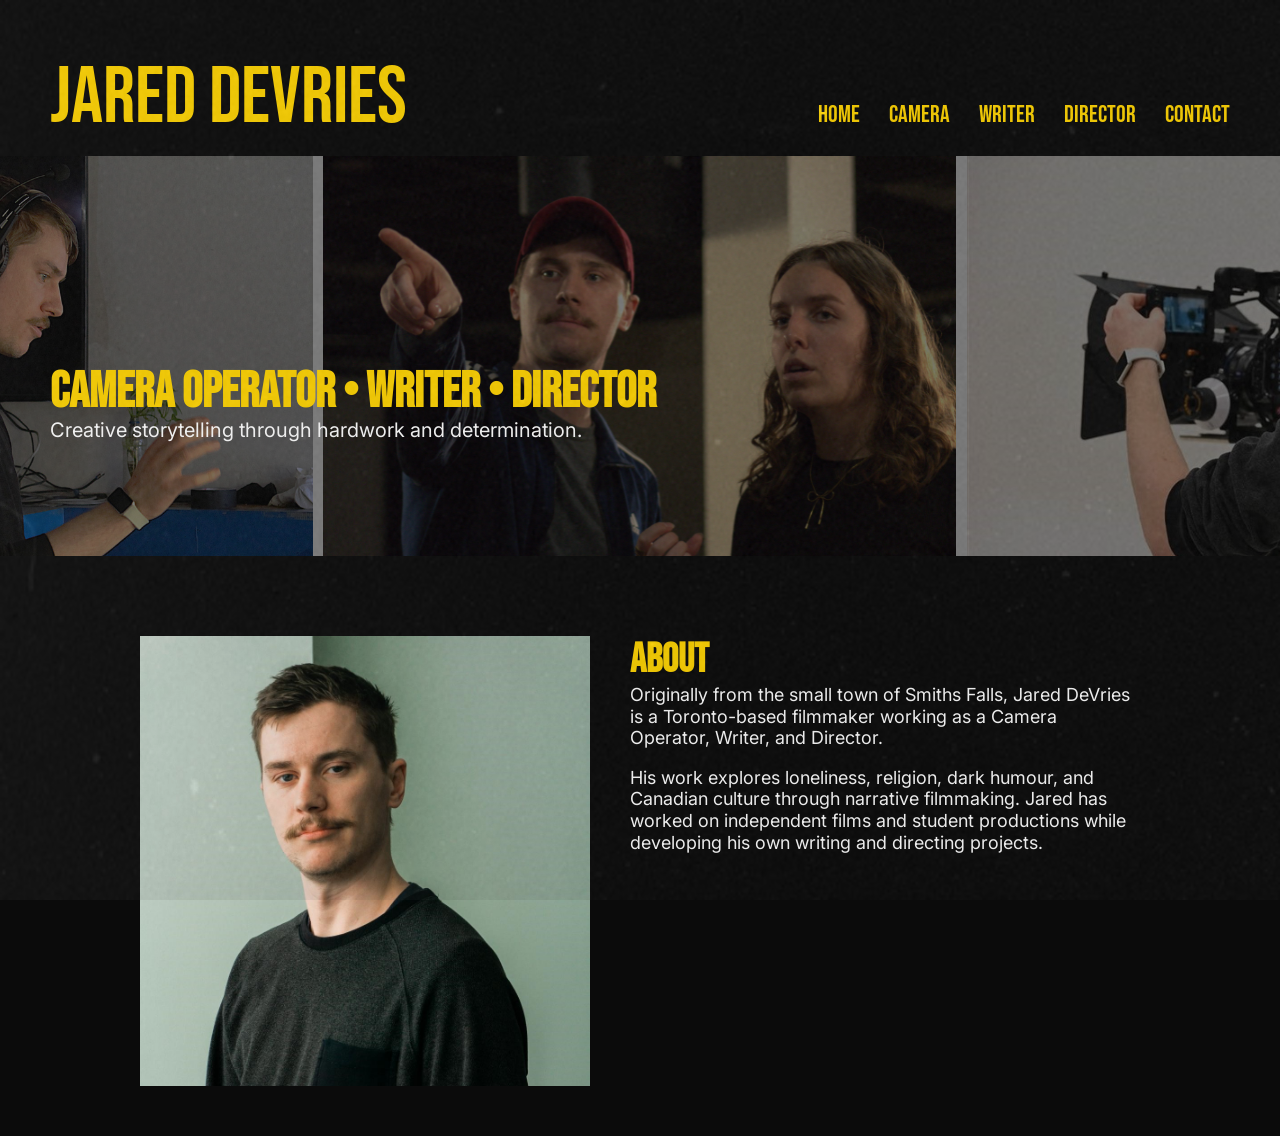
==== index.html @ 67d92d67 "Add files via upload" ====
<!DOCTYPE html>
<html>

<head>
  <title>Jared DeVries</title>
  <link rel="stylesheet" href="style.css">
</head>

<body>

<div class="header">

<div class="site-name">
Jared DeVries
</div>

<nav>
<a href="index.html">Home</a>
<a href="camera.html">Camera</a>
<a href="writer.html">Writer</a>
<a href="director.html">Director</a>
<a href="contact.html">Contact</a>
</nav>

</div>

<section class="hero">

<h2>Camera Operator • Writer • Director</h2>

<p>
Creative storytelling through hardwork and determination.
</p>

</section>

<section class="about">

<img src="images/headshot.jpg">

<div class="about-text">

<h2>About</h2>

<p>
Originally from the small town of Smiths Falls, Jared DeVries is a Toronto-based filmmaker working as a Camera Operator, Writer, and Director.
</p>

<p>
His work explores loneliness, religion, dark humour, and Canadian culture through narrative filmmaking. Jared has worked on independent films and student productions while developing his own writing and directing projects.
</p>

</div>

</section>

</body>
</html>
---- style.css ----
/* Load Bebas Neue font */
@font-face {
  font-family: 'BebasNeue';
  src: url('fonts/BebasNeue-Regular.ttf') format('truetype');
}

@font-face {
  font-family: 'Mistral';
  src: url('fonts/Mistral.TTF') format('truetype');
  font-weight: normal;
  font-style: normal;
}

@font-face {
  font-family: 'Inter';
  src: url('fonts/Inter.ttf') format('truetype');
  font-weight: 400;
  font-style: normal;
}

/* General page styling */
body {
  background-color: #0b0b0b;
  color: white;
 font-family: 'Inter', sans-serif;
  margin: 50px;
}

/* Header bar */
.header {
  display: flex;
  justify-content: space-between;
  align-items: baseline;
}

/* Subheader bar */
h3 {
  font-family: 'Inter', sans-serif;
  font-size: 1.1rem;
  font-weight: 600;
  margin-top: 20px;
}

/* Name in top left */
.site-name {
  font-family: 'BebasNeue';
  font-size: 80px;
  color: #FFD400;
}

/* Navigation links */
nav a {
  font-family: 'BebasNeue';
  font-size: 24px;
  color: #FFD400;
  text-decoration: none;
  margin-left: 25px;
}

nav a:hover {
  color: white;
}

/* Page headings */
h2 {
  font-family: 'BebasNeue';
  font-size: 40px;
  color: #FFD400;
}

/* About section */
.about {
  display: flex;
  margin-top: 20px;
  max-width: 1000px;
  margin-left: auto;
  margin-right: auto;
}

.about img {
  width: 450px;
  margin-right: 40px;
}

.about-text {
  font-size: 18px;
  line-height: 1.2;
}

.about-text h2 {
  margin-top: 0;
  margin-bottom: 0px;
}

.about-text p {
  margin-top: 0px;
}

/* Director page posters */

.poster-grid {
  display: grid;
  grid-template-columns: repeat(4, 1fr);
  gap: 40px;
  margin-top: 40px;
  justify-content: center;
}

.poster-grid img {
  width: 270px;
  height: 400px;
  object-fit: cover;
}

.poster-grid img:hover {
  transform: scale(1.05);
  transition: 0.2s;
}

/* Film text under posters */

.film {
  text-align: center;
}

.film-title {
  font-family: 'BebasNeue';
  color: #FFD400;
  font-size: 24px;
  letter-spacing: 1px;
  margin-top: 14px;
}

.film-year {
  font-family: Arial, sans-serif;
  color: #cccccc;
  font-size: 14px;
  letter-spacing: 2px;
  margin-top: 4px;
}

/* Camera resume preview */

.resume-preview {
  margin-top: 40px;
  text-align: center;
}

.resume-preview img {
  width: 650px;
  border: 2px solid #FFD400;
  transition: transform 0.2s;
}

.resume-preview img:hover {
  transform: scale(1.05);
}

.resume-caption {
  margin-top: 10px;
  font-size: 14px;
  color: #bbbbbb;
}

/* Hero section */

.hero {
  margin-top: 10px;
  margin-bottom: 80px;

  margin-left: -50px;
  margin-right: -50px;

  height: 400px;

  background-image: url("images/hero.png");
  background-size: cover;
  background-position: center;
  background-repeat: no-repeat;

  display: flex;
  flex-direction: column;
  justify-content: center;

  padding-left: 50px;

  position: relative;
}

.hero::before {
  content: "";
  position: absolute;
  top: 0;
  left: 0;
  width: 100%;
  height: 100%;
  background: rgba(0, 0, 0, 0.5);
}

.hero h2 {
  font-size: 50px;
  color: #FFD400;
  margin-bottom: -24px;
  z-index: 2;
}

.hero p {
  font-size: 20px;
  color: white;
  max-width: 700px;
  margin-bottom: -50px;
  z-index: 2;
}

/* Film grain overlay */

body::before {
  content: "";
  position: fixed;
  top: 0;
  left: 0;
  width: 100%;
  height: 100%;
  pointer-events: none;
  z-index: 9999;
  opacity: 0.1;

  background-image: url("images/grain.png");
  background-size: cover;
  background-repeat: no-repeat;
}

/* General link styling */

a {
  color: #FFD400;
  text-decoration: none;
}

a:visited {
  color: #FFD400;
}

a:hover {
  color: white;
}

/* Video container */

.video-wrapper {
  max-width: 750px;  /* Controls size */
  margin: 40px auto; /* Centers horizontally and adds spacing */
  z-index: 10000;
}

/* Contact page styling */

.contact-links a {
  font-family: 'BebasNeue';
  font-size: 26px;
  letter-spacing: 1px;
}

.contact-links a:hover {
  color: white;
}

.contact-links p {
  font-family: 'BebasNeue';
  font-size: 26px;
  color: white;
  margin-bottom: 5px;
}

.contact-links p {
  margin: 0 0 6px 0;
}

h2 {
  margin-bottom: 5px;
}

.contact-links {
  margin-top: 20px;
  margin-left: 50px;
}

.camera-section {
  display: flex;
  flex-direction: row-reverse;
  align-items: flex-start;
  justify-content: center;
  gap: 60px;
  margin-top: 10px;
  margin-right: 550px;
}

#skills ul {
  font-size: 20px;
  line-height: 1.6;
   margin-right: 150px;
   margin-left: 20px;
}

/*Script font colour */

.script-container {
    max-width: 800px;
    margin: 60px auto;
    padding: 40px;
    background-color: #f9f9f9;
    color: #222;
    font-family: "Courier New", monospace;
}

/* Scene headings */
.scene {
    font-weight: bold;
    text-transform: uppercase;
    margin-top: 30px;
}

/* Action text */
.action {
    margin: 15px 0;
}

/* Character names */
.character {
    text-align: center;
    margin-top: 20px;
    font-weight: bold;
}

/* Dialogue */
.dialogue {
    max-width: 400px;
    margin: 0 auto 15px auto;
    text-align: left;
}

/* Parentheticals */
.parenthetical {
    text-align: center;
    font-style: italic;
    margin: 0;
}

/* Script watermark */

.watermark {
    position: fixed;
    bottom: 10px;
    right: 20px;
    opacity: 0.4;
    font-size: 20px;
    color: white;
    z-index: 9999;
    pointer-events: none;
}

.watermark-center {
    position: fixed;
    top: 50%;
    left: 50%;
    transform: translate(-50%, -50%) rotate(-30deg);
    font-size: 80px;
    color: rgba(0, 0, 0, 0.08); /* very faint */
    white-space: nowrap;
    pointer-events: none;
    z-index: 9999;
    user-select: none;
}
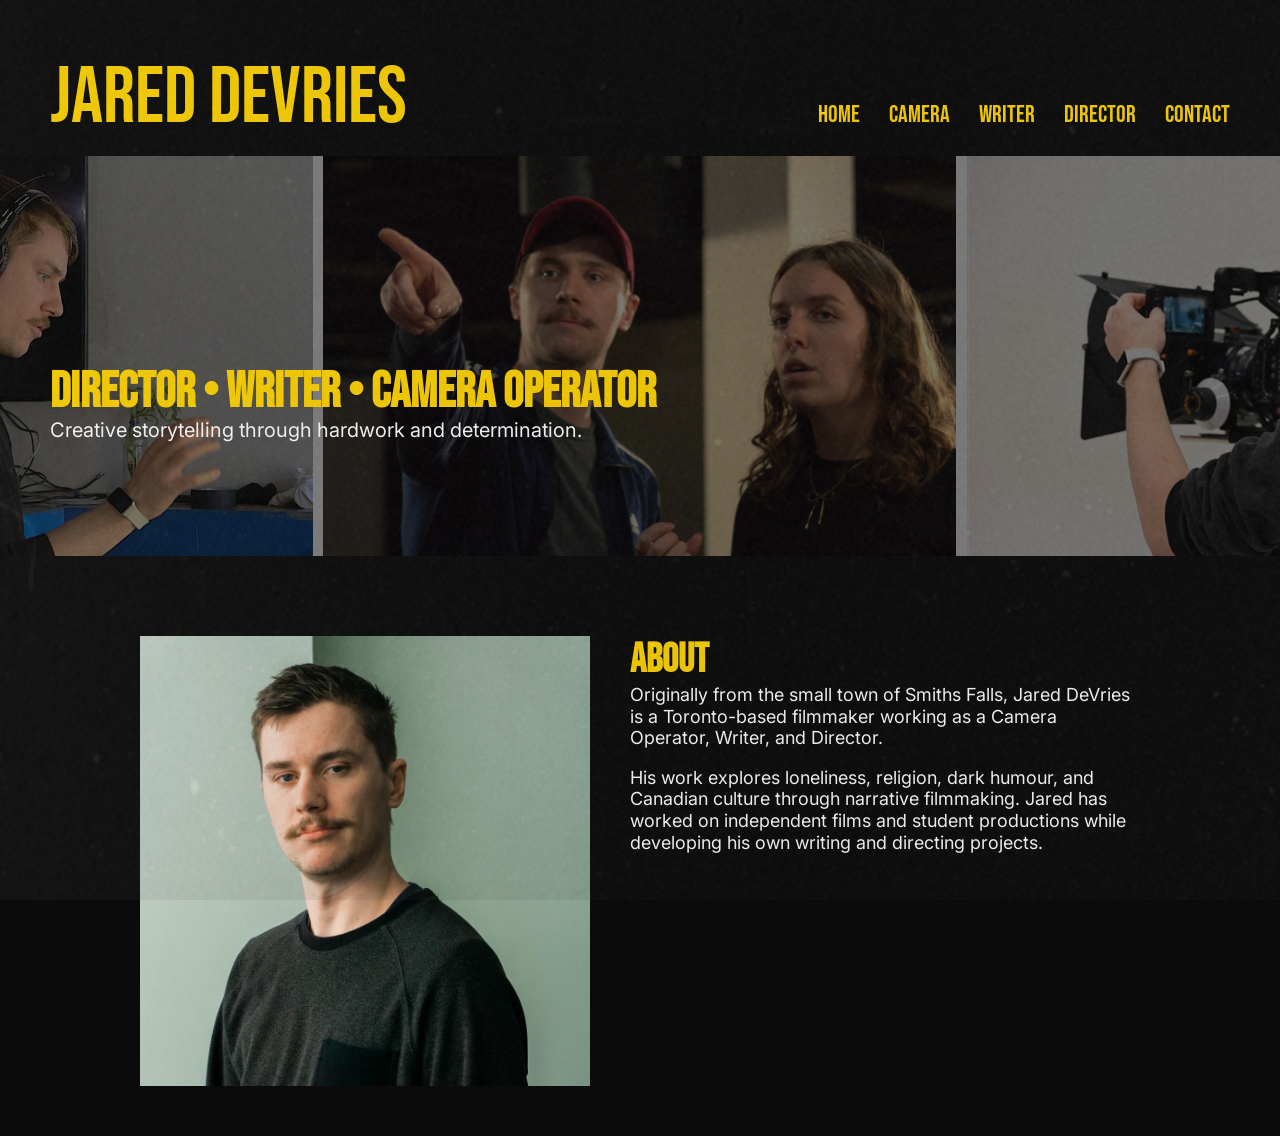
==== commit 8aecf86f: "Update index.html" ====
--- a/index.html
+++ b/index.html
@@ -26,7 +26,7 @@
 
 <section class="hero">
 
-<h2>Camera Operator • Writer • Director</h2>
+<h2>Director • Writer • Camera Operator</h2>
 
 <p>
 Creative storytelling through hardwork and determination.
@@ -55,4 +55,4 @@
 </section>
 
 </body>
-</html>+</html>
--- a/style.css
+++ b/style.css
@@ -370,4 +370,104 @@
     pointer-events: none;
     z-index: 9999;
     user-select: none;
-}+}
+
+/* MOBILE STYLES */
+
+@media (max-width: 768px) {
+
+  body {
+    margin: 20px;
+  }
+
+  /* Header */
+  .header {
+    flex-direction: column;
+    align-items: flex-start;
+  }
+
+  .site-name {
+    font-size: 48px;
+  }
+
+  nav {
+    margin-top: 10px;
+  }
+
+  nav a {
+    font-size: 20px;
+    margin-left: 0;
+    margin-right: 15px;
+  }
+
+  /* Hero */
+  .hero {
+    margin-left: -20px;
+    margin-right: -20px;
+    height: auto;
+    padding: 40px 20px;
+  }
+
+  .hero h2 {
+    font-size: 32px;
+    margin-bottom: 10px;
+  }
+
+  .hero p {
+    font-size: 16px;
+    margin-bottom: 0;
+  }
+
+  /* About section */
+  .about {
+    flex-direction: column;
+  }
+
+  .about img {
+    width: 100%;
+    margin-right: 0;
+    margin-bottom: 20px;
+  }
+
+  .about-text {
+    font-size: 16px;
+  }
+
+  /* Poster grid */
+  .poster-grid {
+    grid-template-columns: repeat(2, 1fr);
+    gap: 20px;
+  }
+
+  .poster-grid img {
+    width: 100%;
+    height: auto;
+  }
+
+  /* Resume preview */
+  .resume-preview img {
+    width: 100%;
+  }
+
+  /* Camera section */
+  .camera-section {
+    flex-direction: column;
+    margin-right: 0;
+    gap: 20px;
+  }
+
+  #skills ul {
+    margin: 0;
+  }
+
+  /* Video */
+  .video-wrapper {
+    width: 100%;
+    padding: 0 10px;
+  }
+
+  /* Contact */
+  .contact-links {
+    margin-left: 0;
+  }
+}
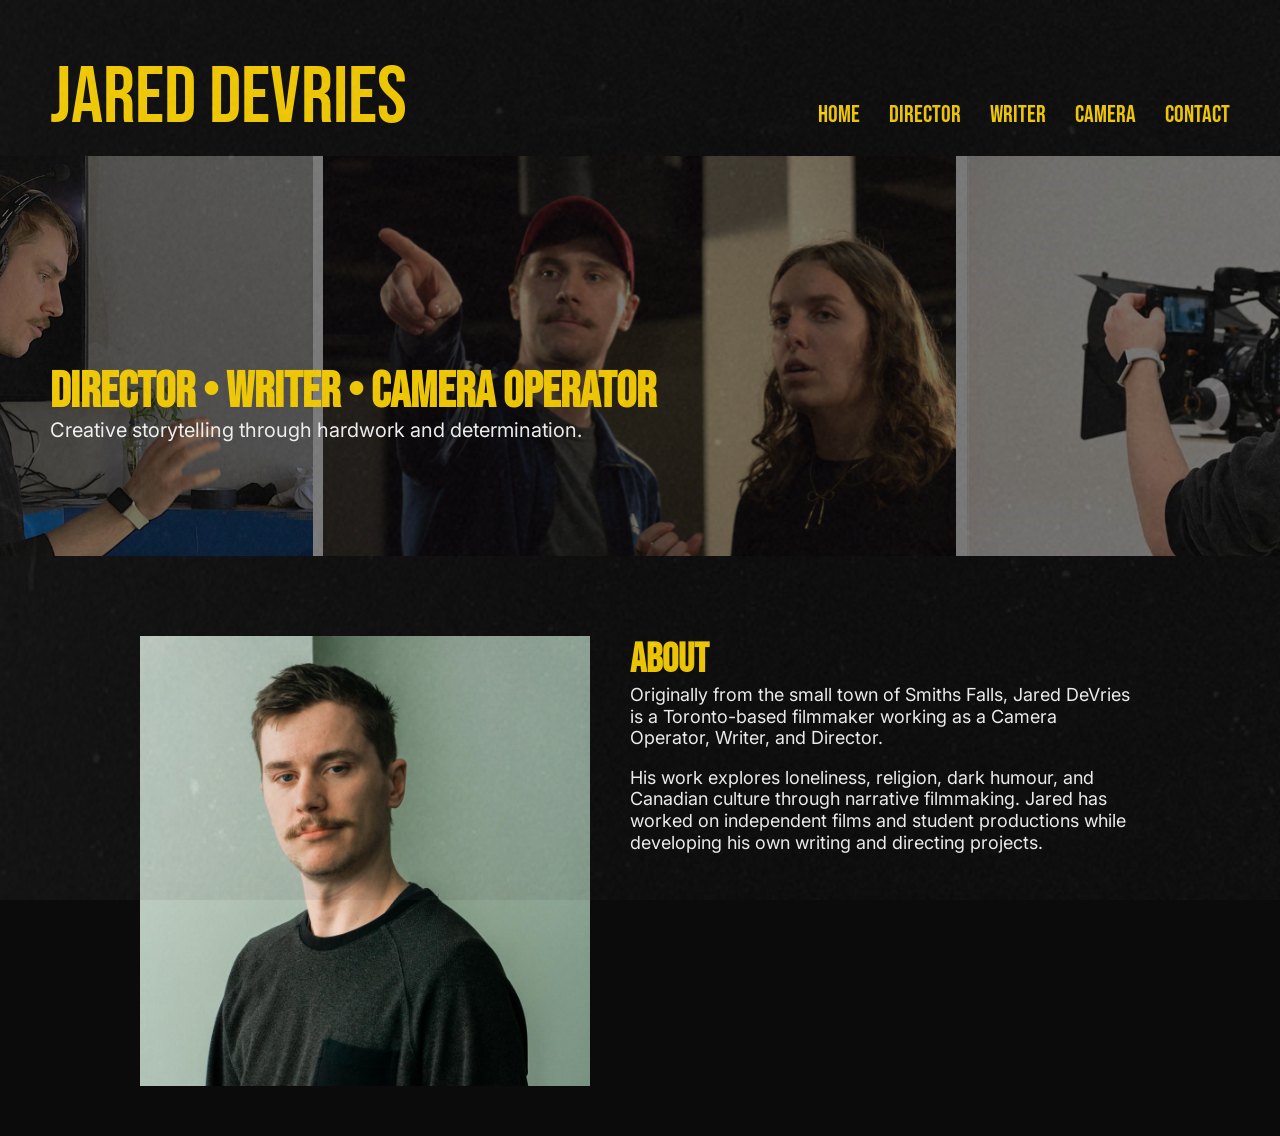
==== commit 1b503b2c: "Update index.html" ====
--- a/index.html
+++ b/index.html
@@ -16,9 +16,9 @@
 
 <nav>
 <a href="index.html">Home</a>
+<a href="director.html">Director</a>
+<a href="writer.html">Writer</a>
 <a href="camera.html">Camera</a>
-<a href="writer.html">Writer</a>
-<a href="director.html">Director</a>
 <a href="contact.html">Contact</a>
 </nav>
 
